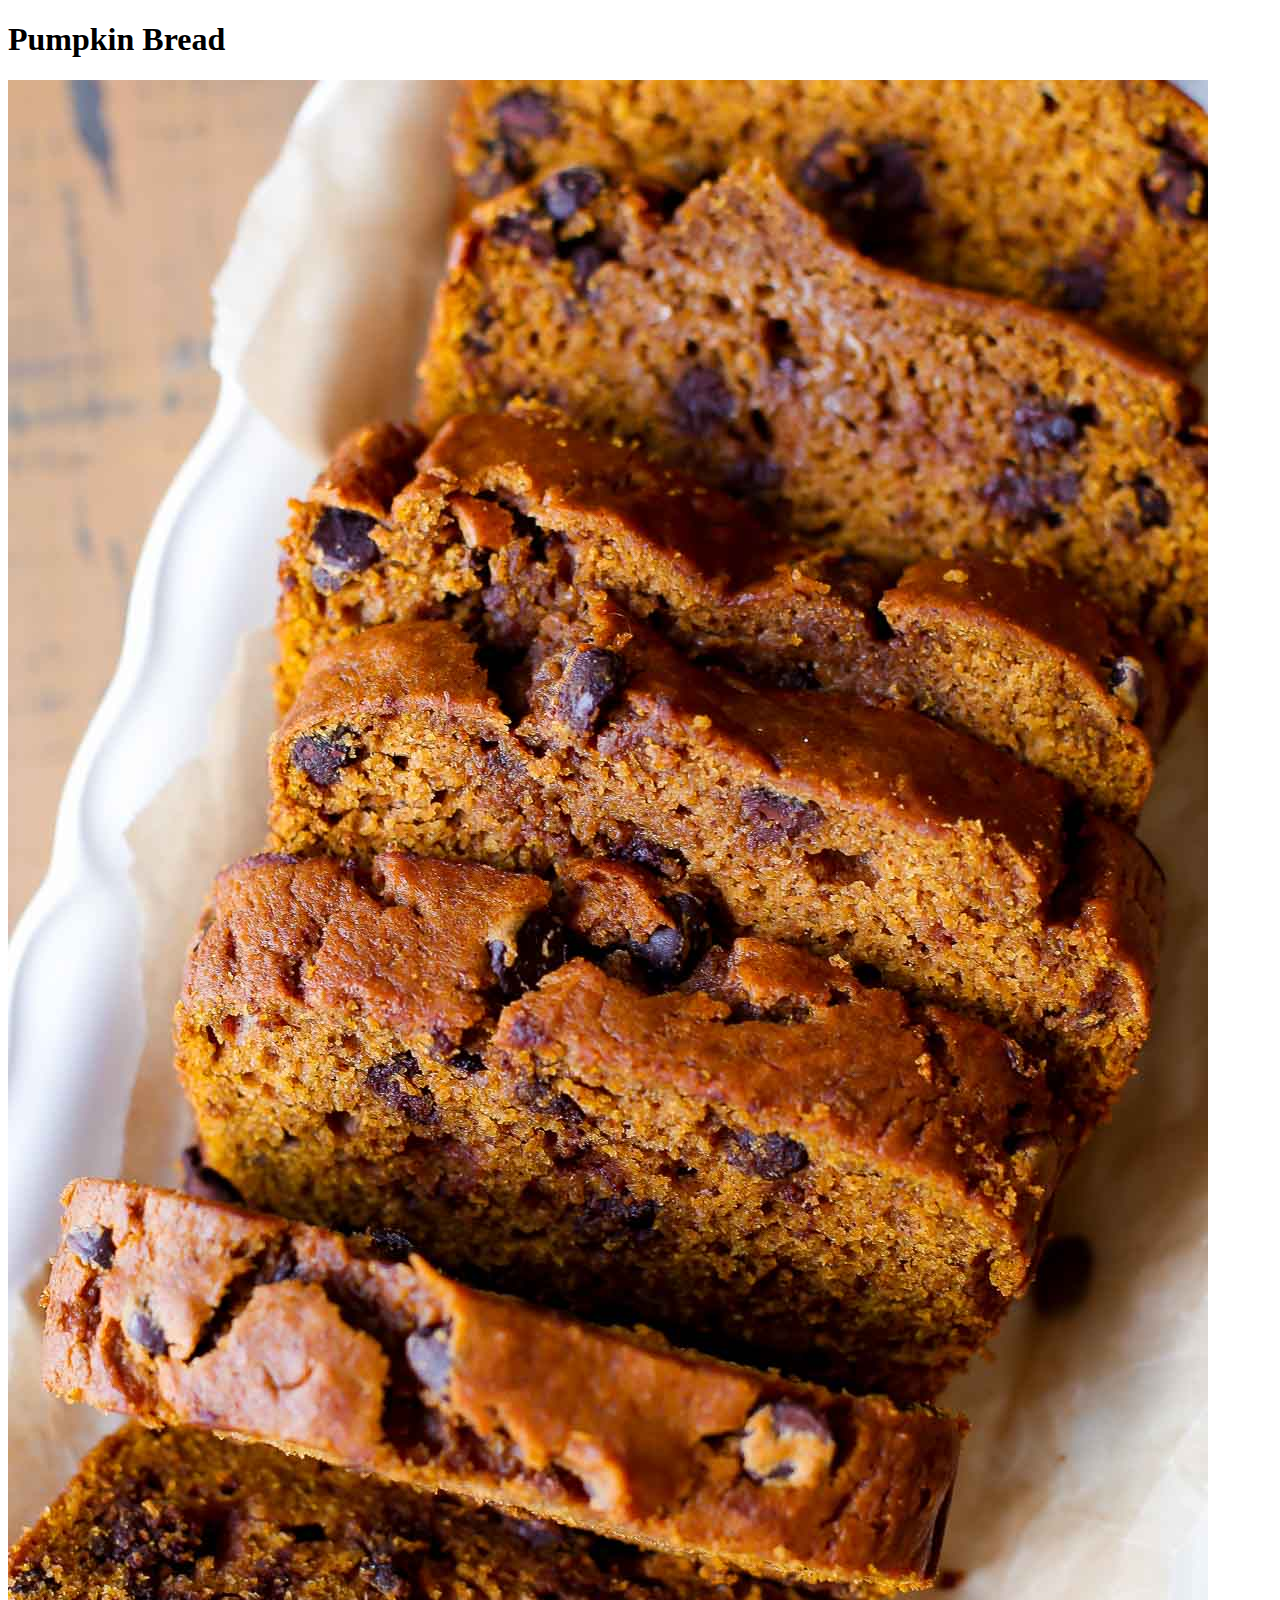
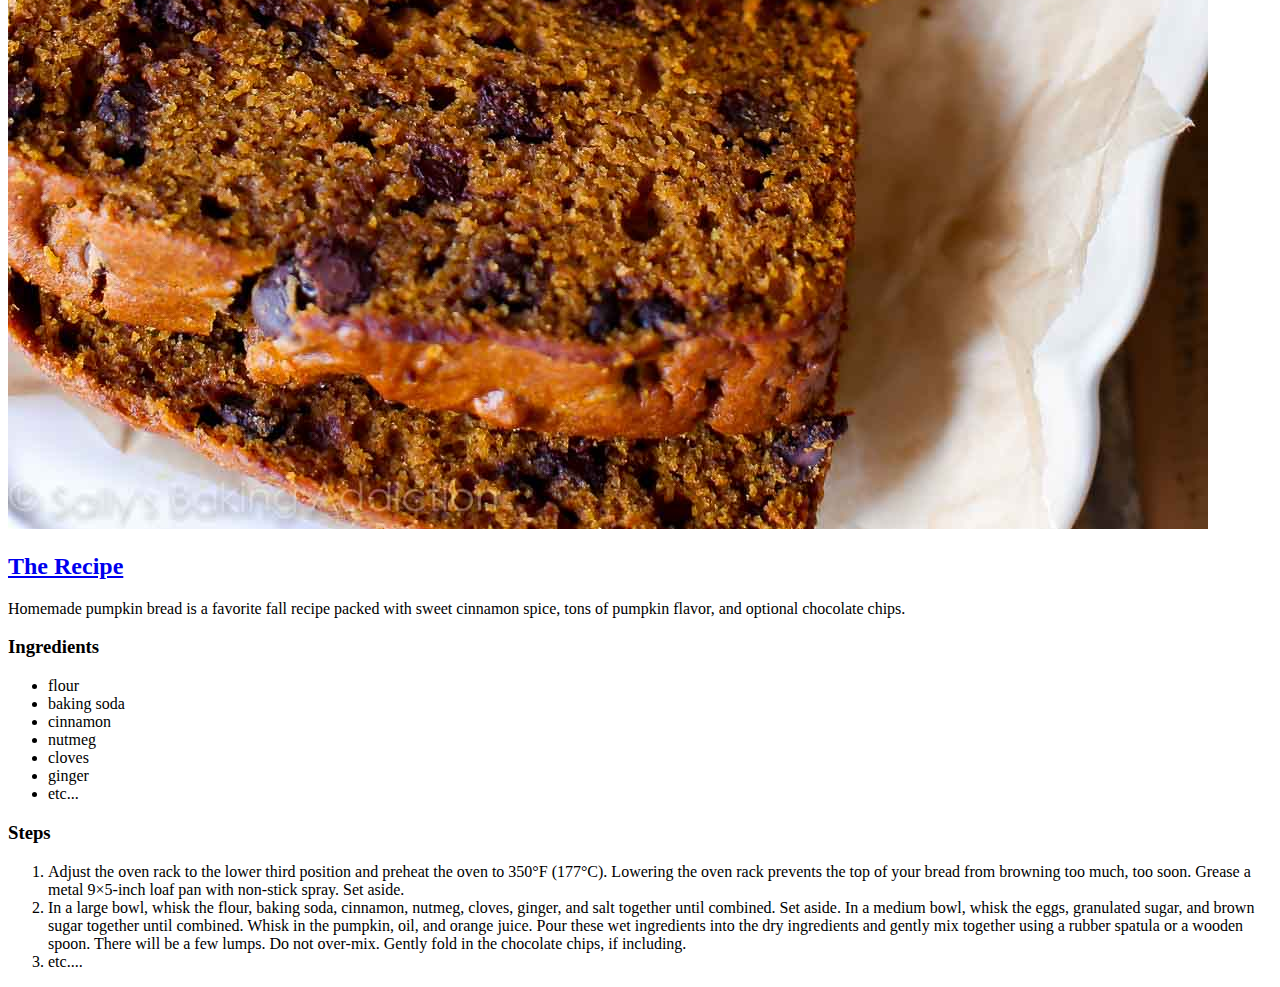
==== recipes/pumpkin-bread.html @ ade0b895 "Make recipe site with pumpkin bread recipe" ====
<!DOCTYPE html>
<html lang="en">
<head>
    <meta charset="UTF-8">
    <meta http-equiv="X-UA-Compatible" content="IE=edge">
    <meta name="viewport" content="width=device-width, initial-scale=1.0">
    <title>Pumpkin Bread</title>
</head>
<body>
    <h1>Pumpkin Bread</h1>
    <img src="../images/pumpkin-bread.jpeg" 
    alt="Pumpkin Bread">
    <h2><a href="https://sallysbakingaddiction.com/pumpkin-chocolate-chip-bread/">The Recipe</a></h2>
    <p>Homemade pumpkin bread is a favorite fall recipe packed with sweet cinnamon spice, 
        tons of pumpkin flavor, and optional chocolate chips.
    </p>
    <h3>Ingredients</h3>
    <ul>
        <li>flour</li>
        <li>baking soda</li>
        <li>cinnamon</li>
        <li>nutmeg</li>
        <li>cloves</li>
        <li>ginger</li>
        <li>etc...</li>
    </ul>
    <h3>Steps</h3>
    <ol>
        <li>Adjust the oven rack to the lower third position and preheat the oven to 350°F (177°C). Lowering the oven rack prevents the top of your bread from browning too much, too soon. Grease a metal 9×5-inch loaf pan with non-stick spray. Set aside.</li>
        <li>In a large bowl, whisk the flour, baking soda, cinnamon, nutmeg, cloves, ginger, and salt together until combined. Set aside. In a medium bowl, whisk the eggs, granulated sugar, and brown sugar together until combined. Whisk in the pumpkin, oil, and orange juice. Pour these wet ingredients into the dry ingredients and gently mix together using a rubber spatula or a wooden spoon. There will be a few lumps. Do not over-mix. Gently fold in the chocolate chips, if including.</li>
        <li>etc....</li>
    </ol>
    
</body>
</html>
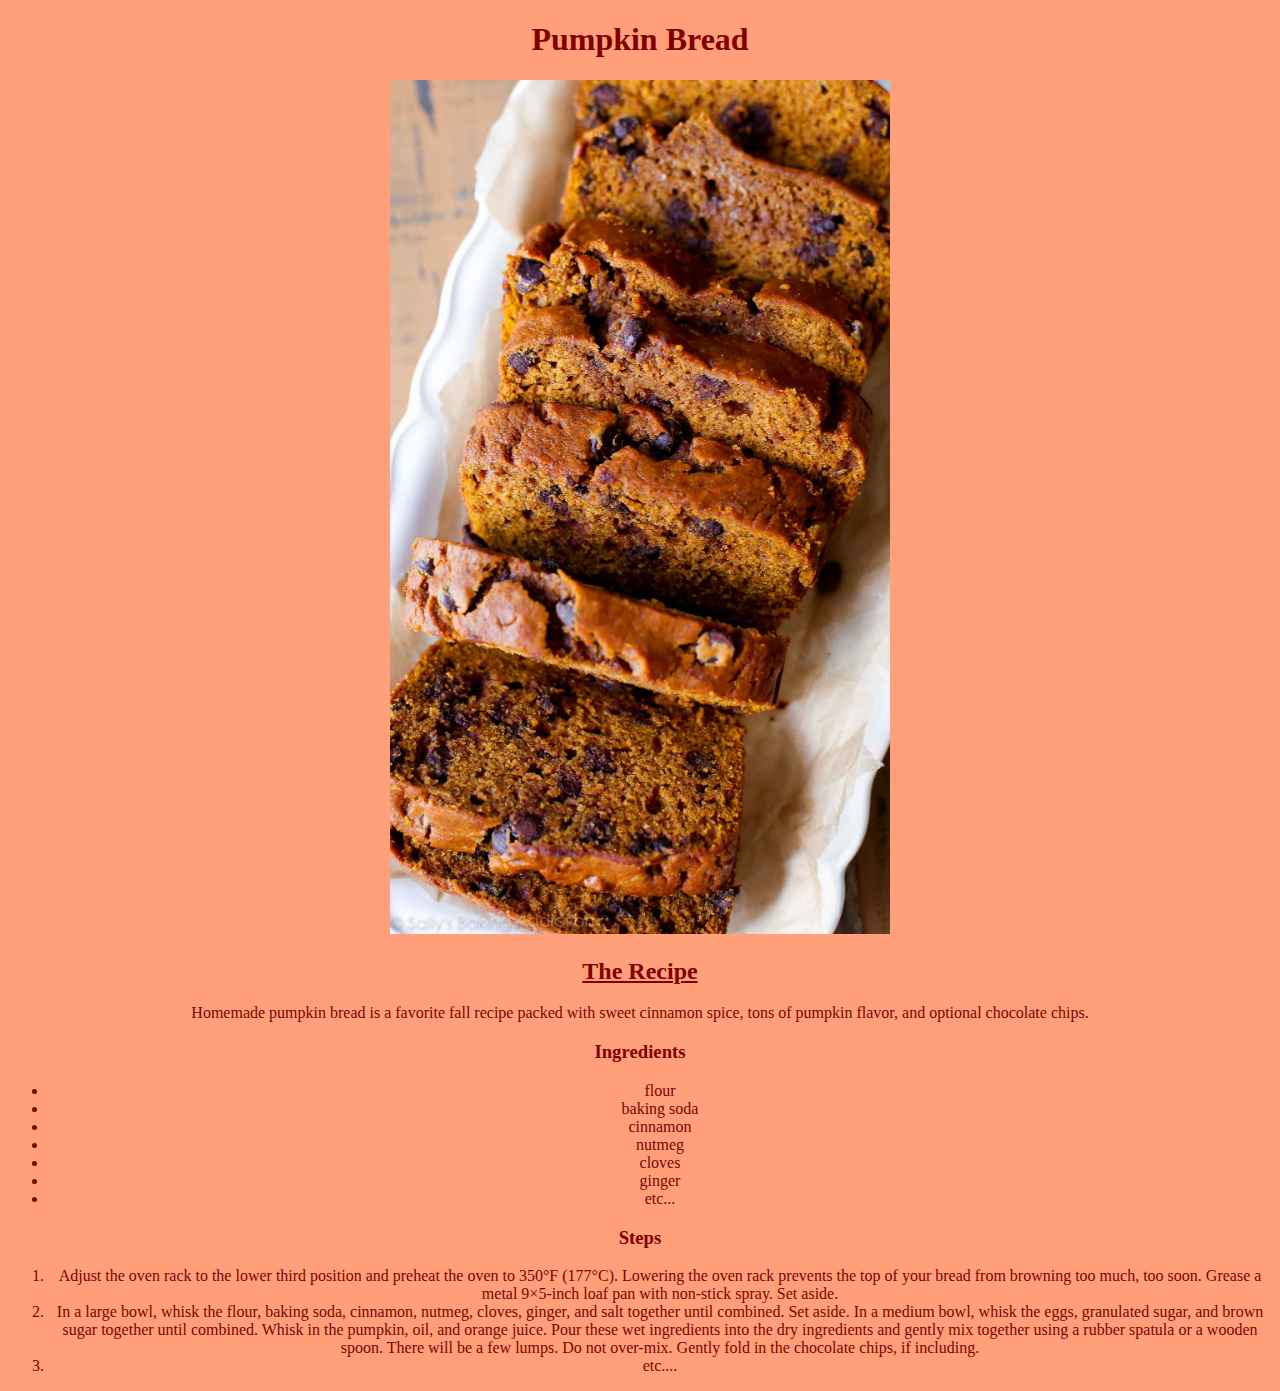
==== commit 156a5d08: "Add CSS elements to site" ====
--- a/recipes/pumpkin-bread.html
+++ b/recipes/pumpkin-bread.html
@@ -4,6 +4,7 @@
     <meta charset="UTF-8">
     <meta http-equiv="X-UA-Compatible" content="IE=edge">
     <meta name="viewport" content="width=device-width, initial-scale=1.0">
+    <link rel="stylesheet" href="../styles.css">
     <title>Pumpkin Bread</title>
 </head>
 <body>
--- a/styles.css
+++ b/styles.css
@@ -0,0 +1,10 @@
+* {
+    background-color: lightsalmon;
+    text-align:center;
+    color: maroon;
+}
+
+img {
+    height: auto;
+    width: 500px;
+}